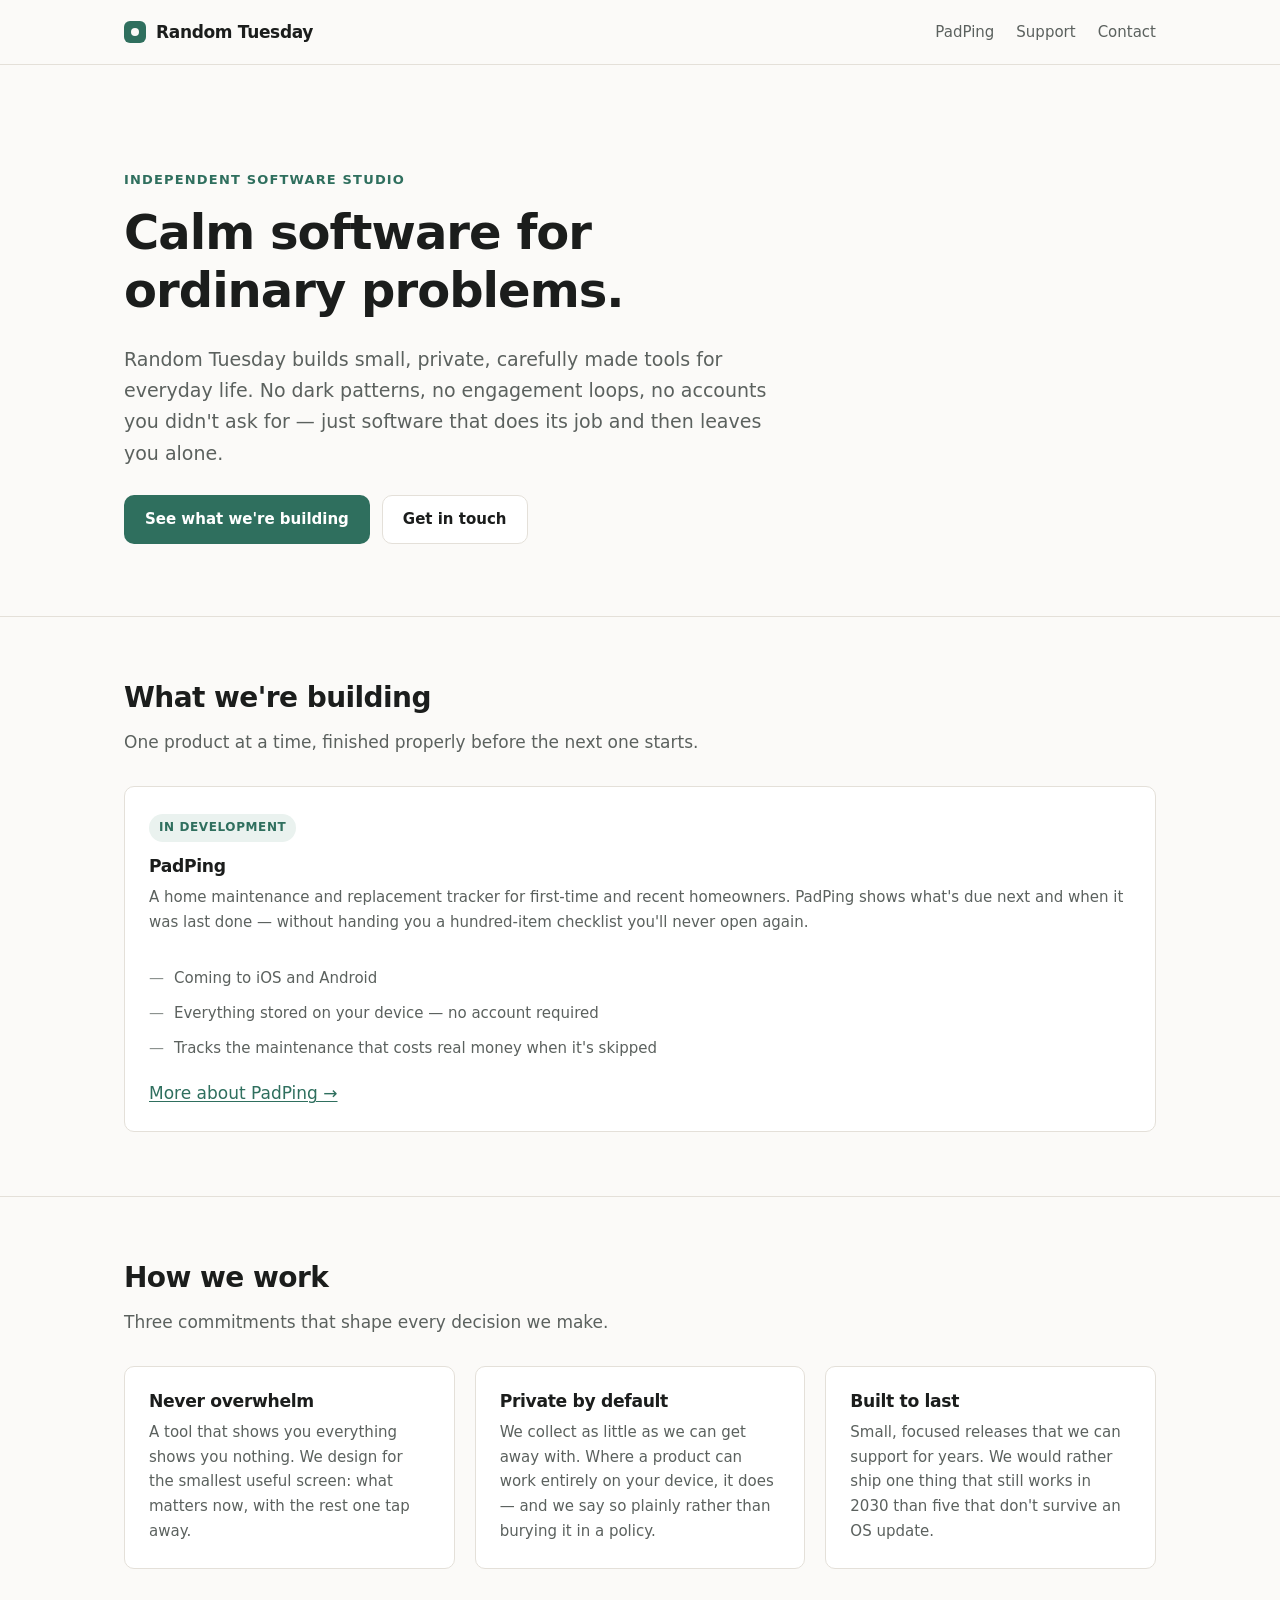
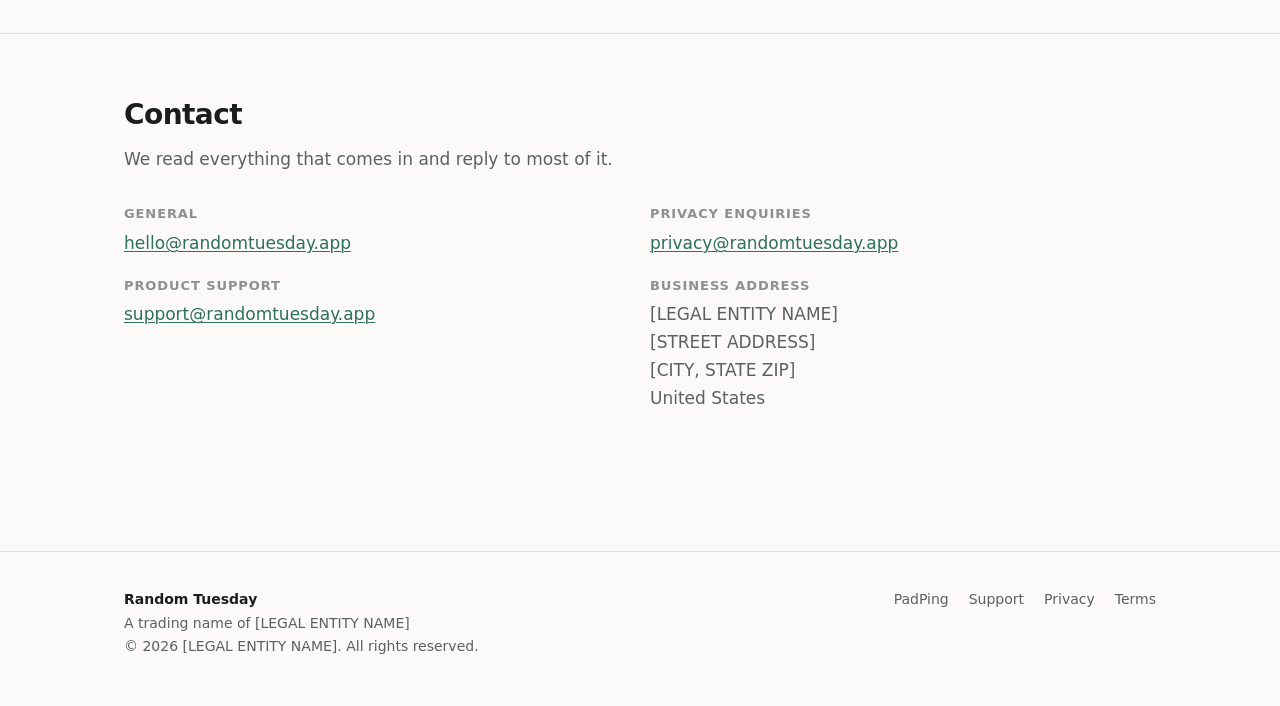
==== index.html @ 1c3668bb "Initial site: company pages, legal pages, Netlify config Static site for Random Tuesday with no buil" ====
<!doctype html>
<html lang="en">
<head>
<meta charset="utf-8">
<meta name="viewport" content="width=device-width, initial-scale=1">
<title>Random Tuesday — independent software studio</title>
<meta name="description" content="Random Tuesday is an independent software studio building calm, private, well-made tools for everyday life. Makers of PadPing, a home maintenance tracker for homeowners.">
<link rel="canonical" href="https://randomtuesday.app/">
<meta property="og:title" content="Random Tuesday — independent software studio">
<meta property="og:description" content="We build calm, private, well-made tools for everyday life. Makers of PadPing.">
<meta property="og:type" content="website">
<meta property="og:url" content="https://randomtuesday.app/">
<link rel="icon" href="/favicon.svg" type="image/svg+xml">
<link rel="stylesheet" href="/styles.css">
</head>
<body>
<a class="skip-link" href="#main">Skip to content</a>

<header class="site-header">
  <div class="wrap">
    <a class="wordmark" href="/"><span class="mark" aria-hidden="true"></span> Random Tuesday</a>
    <nav class="site-nav" aria-label="Main">
      <a href="/padping">PadPing</a>
      <a href="/support">Support</a>
      <a href="/#contact">Contact</a>
    </nav>
  </div>
</header>

<main id="main">

  <div class="wrap hero">
    <p class="eyebrow">Independent software studio</p>
    <h1>Calm software for<br>ordinary problems.</h1>
    <p class="lede">
      Random Tuesday builds small, private, carefully made tools for everyday life.
      No dark patterns, no engagement loops, no accounts you didn't ask for — just
      software that does its job and then leaves you alone.
    </p>
    <div class="actions">
      <a class="btn btn-primary" href="/padping">See what we're building</a>
      <a class="btn btn-secondary" href="/#contact">Get in touch</a>
    </div>
  </div>

  <section class="section-bordered">
    <div class="wrap">
      <div class="section-intro">
        <h2>What we're building</h2>
        <p>One product at a time, finished properly before the next one starts.</p>
      </div>

      <div class="card product-card">
        <div>
          <span class="badge">In development</span>
          <h3 style="margin-top:14px">PadPing</h3>
          <p style="margin-bottom:14px">
            A home maintenance and replacement tracker for first-time and recent
            homeowners. PadPing shows what's due next and when it was last done —
            without handing you a hundred-item checklist you'll never open again.
          </p>
        </div>
        <ul class="meta-list">
          <li>Coming to iOS and Android</li>
          <li>Everything stored on your device — no account required</li>
          <li>Tracks the maintenance that costs real money when it's skipped</li>
        </ul>
        <div><a href="/padping">More about PadPing &rarr;</a></div>
      </div>
    </div>
  </section>

  <section class="section-bordered">
    <div class="wrap">
      <div class="section-intro">
        <h2>How we work</h2>
        <p>Three commitments that shape every decision we make.</p>
      </div>
      <div class="grid">
        <div class="card">
          <h3>Never overwhelm</h3>
          <p>
            A tool that shows you everything shows you nothing. We design for the
            smallest useful screen: what matters now, with the rest one tap away.
          </p>
        </div>
        <div class="card">
          <h3>Private by default</h3>
          <p>
            We collect as little as we can get away with. Where a product can work
            entirely on your device, it does — and we say so plainly rather than
            burying it in a policy.
          </p>
        </div>
        <div class="card">
          <h3>Built to last</h3>
          <p>
            Small, focused releases that we can support for years. We would rather
            ship one thing that still works in 2030 than five that don't survive an
            OS update.
          </p>
        </div>
      </div>
    </div>
  </section>

  <section class="section-bordered" id="contact">
    <div class="wrap">
      <div class="section-intro">
        <h2>Contact</h2>
        <p>We read everything that comes in and reply to most of it.</p>
      </div>
      <dl class="contact-grid">
        <div>
          <dt>General</dt>
          <dd><a href="mailto:hello@randomtuesday.app">hello@randomtuesday.app</a></dd>
          <dt>Product support</dt>
          <dd><a href="mailto:support@randomtuesday.app">support@randomtuesday.app</a></dd>
        </div>
        <div>
          <dt>Privacy enquiries</dt>
          <dd><a href="mailto:privacy@randomtuesday.app">privacy@randomtuesday.app</a></dd>
          <dt>Business address</dt>
          <dd>
            <address>
              [LEGAL ENTITY NAME]<br>
              [STREET ADDRESS]<br>
              [CITY, STATE ZIP]<br>
              United States
            </address>
          </dd>
        </div>
      </dl>
    </div>
  </section>

</main>

<footer class="site-footer">
  <div class="wrap">
    <div>
      <strong style="color:var(--ink)">Random Tuesday</strong><br>
      A trading name of [LEGAL ENTITY NAME]<br>
      &copy; 2026 [LEGAL ENTITY NAME]. All rights reserved.
    </div>
    <nav class="footer-links" aria-label="Legal">
      <a href="/padping">PadPing</a>
      <a href="/support">Support</a>
      <a href="/privacy">Privacy</a>
      <a href="/terms">Terms</a>
    </nav>
  </div>
</footer>

</body>
</html>
---- styles.css ----
/* Random Tuesday — site styles
   Single stylesheet, no build step. */

:root {
  --bg: #fbfaf8;
  --surface: #ffffff;
  --surface-alt: #f4f2ee;
  --border: #e4e0d9;
  --ink: #1b1d1c;
  --ink-soft: #5b615e;
  --ink-faint: #8b918e;
  --accent: #2f6f5e;
  --accent-hover: #24594b;
  --accent-soft: #eaf2ef;
  --radius: 10px;
  --maxw: 1080px;
  --font: ui-sans-serif, system-ui, -apple-system, "Segoe UI", Inter, Roboto,
    "Helvetica Neue", Arial, sans-serif;
}

@media (prefers-color-scheme: dark) {
  :root {
    --bg: #15171a;
    --surface: #1c1f22;
    --surface-alt: #212528;
    --border: #2e3236;
    --ink: #e9e7e2;
    --ink-soft: #a8afac;
    --ink-faint: #7c8481;
    --accent: #6fb9a3;
    --accent-hover: #8ccbb8;
    --accent-soft: #1e2a27;
  }
}

* { box-sizing: border-box; }

html { -webkit-text-size-adjust: 100%; }

body {
  margin: 0;
  background: var(--bg);
  color: var(--ink);
  font-family: var(--font);
  font-size: 17px;
  line-height: 1.65;
  -webkit-font-smoothing: antialiased;
}

img { max-width: 100%; height: auto; }

a { color: var(--accent); text-decoration-thickness: 1px; text-underline-offset: 2px; }
a:hover { color: var(--accent-hover); }

h1, h2, h3 { line-height: 1.2; letter-spacing: -0.02em; margin: 0 0 0.5em; }
h1 { font-size: clamp(2rem, 5vw, 3rem); font-weight: 640; }
h2 { font-size: clamp(1.35rem, 3vw, 1.75rem); font-weight: 620; }
h3 { font-size: 1.075rem; font-weight: 620; }
p { margin: 0 0 1.1em; }

.wrap {
  max-width: var(--maxw);
  margin: 0 auto;
  padding-inline: 24px;
}

/* ---------- header ---------- */

.site-header {
  border-bottom: 1px solid var(--border);
  background: var(--bg);
  position: sticky;
  top: 0;
  z-index: 10;
}

.site-header .wrap {
  display: flex;
  align-items: center;
  justify-content: space-between;
  gap: 20px;
  padding-block: 18px;
  flex-wrap: wrap;
}

.wordmark {
  display: inline-flex;
  align-items: center;
  gap: 10px;
  font-weight: 640;
  letter-spacing: -0.02em;
  color: var(--ink);
  text-decoration: none;
  font-size: 1.0625rem;
}

.wordmark .mark {
  width: 22px;
  height: 22px;
  border-radius: 6px;
  background: var(--accent);
  display: inline-block;
  flex: none;
  position: relative;
}

.wordmark .mark::after {
  content: "";
  position: absolute;
  inset: 7px 7px auto auto;
  width: 8px;
  height: 8px;
  border-radius: 50%;
  background: var(--bg);
}

.site-nav {
  display: flex;
  gap: 22px;
  font-size: 0.9375rem;
}

.site-nav a {
  color: var(--ink-soft);
  text-decoration: none;
}

.site-nav a:hover,
.site-nav a[aria-current="page"] { color: var(--ink); }

/* ---------- hero ---------- */

.hero { padding-block: clamp(56px, 9vw, 104px) clamp(40px, 6vw, 72px); }
.hero p.lede {
  font-size: clamp(1.0625rem, 2.2vw, 1.1875rem);
  color: var(--ink-soft);
  max-width: 34em;
}

.eyebrow {
  font-size: 0.8125rem;
  text-transform: uppercase;
  letter-spacing: 0.09em;
  font-weight: 620;
  color: var(--accent);
  margin-bottom: 14px;
}

.actions { display: flex; gap: 12px; flex-wrap: wrap; margin-top: 26px; }

.btn {
  display: inline-block;
  padding: 11px 20px;
  border-radius: var(--radius);
  font-size: 0.9375rem;
  font-weight: 560;
  text-decoration: none;
  border: 1px solid transparent;
}

.btn-primary { background: var(--accent); color: #fff; }
.btn-primary:hover { background: var(--accent-hover); color: #fff; }

@media (prefers-color-scheme: dark) {
  .btn-primary { color: #10201c; }
  .btn-primary:hover { color: #10201c; }
}

.btn-secondary { border-color: var(--border); color: var(--ink); background: var(--surface); }
.btn-secondary:hover { border-color: var(--ink-faint); color: var(--ink); }

/* ---------- sections ---------- */

section { padding-block: clamp(40px, 6vw, 64px); }
.section-bordered { border-top: 1px solid var(--border); }

.section-intro { max-width: 36em; margin-bottom: 30px; }
.section-intro p { color: var(--ink-soft); margin-bottom: 0; }

.grid {
  display: grid;
  gap: 20px;
  grid-template-columns: repeat(auto-fit, minmax(250px, 1fr));
}

.card {
  background: var(--surface);
  border: 1px solid var(--border);
  border-radius: var(--radius);
  padding: 24px;
}

.card h3 { margin-bottom: 8px; }
.card p { color: var(--ink-soft); margin-bottom: 0; font-size: 0.9375rem; }

.product-card { display: grid; gap: 18px; }

.badge {
  display: inline-block;
  font-size: 0.75rem;
  font-weight: 620;
  letter-spacing: 0.05em;
  text-transform: uppercase;
  padding: 4px 10px;
  border-radius: 999px;
  background: var(--accent-soft);
  color: var(--accent);
}

@media (prefers-color-scheme: dark) {
  .badge { color: var(--accent-hover); }
}

.meta-list { list-style: none; padding: 0; margin: 0; display: grid; gap: 10px; }
.meta-list li { display: flex; gap: 10px; color: var(--ink-soft); font-size: 0.9375rem; }
.meta-list li::before { content: "—"; color: var(--ink-faint); flex: none; }

/* ---------- contact ---------- */

.contact-grid {
  display: grid;
  gap: 20px;
  grid-template-columns: repeat(auto-fit, minmax(230px, 1fr));
}

.contact-grid dt {
  font-size: 0.8125rem;
  text-transform: uppercase;
  letter-spacing: 0.07em;
  color: var(--ink-faint);
  font-weight: 620;
  margin-bottom: 4px;
}

.contact-grid dd { margin: 0 0 18px; }

address { font-style: normal; color: var(--ink-soft); }

/* ---------- prose (legal pages) ---------- */

.prose { max-width: 44em; padding-block: clamp(40px, 6vw, 64px); }
.prose h2 { margin-top: 2em; }
.prose h3 { margin-top: 1.6em; }
.prose ul { padding-left: 1.2em; }
.prose li { margin-bottom: 0.45em; }
.prose .updated { color: var(--ink-faint); font-size: 0.9375rem; margin-bottom: 2.5em; }
.prose table { border-collapse: collapse; width: 100%; font-size: 0.9375rem; margin-bottom: 1.5em; }
.prose th, .prose td { text-align: left; padding: 10px 12px; border-bottom: 1px solid var(--border); vertical-align: top; }
.prose th { color: var(--ink-faint); font-weight: 620; font-size: 0.8125rem; text-transform: uppercase; letter-spacing: 0.06em; }

.callout {
  background: var(--surface-alt);
  border: 1px solid var(--border);
  border-radius: var(--radius);
  padding: 18px 20px;
  margin-bottom: 1.6em;
}
.callout p:last-child { margin-bottom: 0; }

/* ---------- footer ---------- */

.site-footer {
  border-top: 1px solid var(--border);
  margin-top: 40px;
  padding-block: 36px 48px;
  font-size: 0.875rem;
  color: var(--ink-soft);
}

.site-footer .wrap {
  display: flex;
  justify-content: space-between;
  gap: 28px;
  flex-wrap: wrap;
}

.site-footer a { color: var(--ink-soft); text-decoration: none; }
.site-footer a:hover { color: var(--ink); text-decoration: underline; }
.footer-links { display: flex; gap: 20px; flex-wrap: wrap; }

.skip-link {
  position: absolute;
  left: -9999px;
}
.skip-link:focus {
  left: 24px;
  top: 12px;
  background: var(--surface);
  border: 1px solid var(--border);
  padding: 8px 14px;
  border-radius: var(--radius);
  z-index: 20;
}

:focus-visible { outline: 2px solid var(--accent); outline-offset: 2px; }
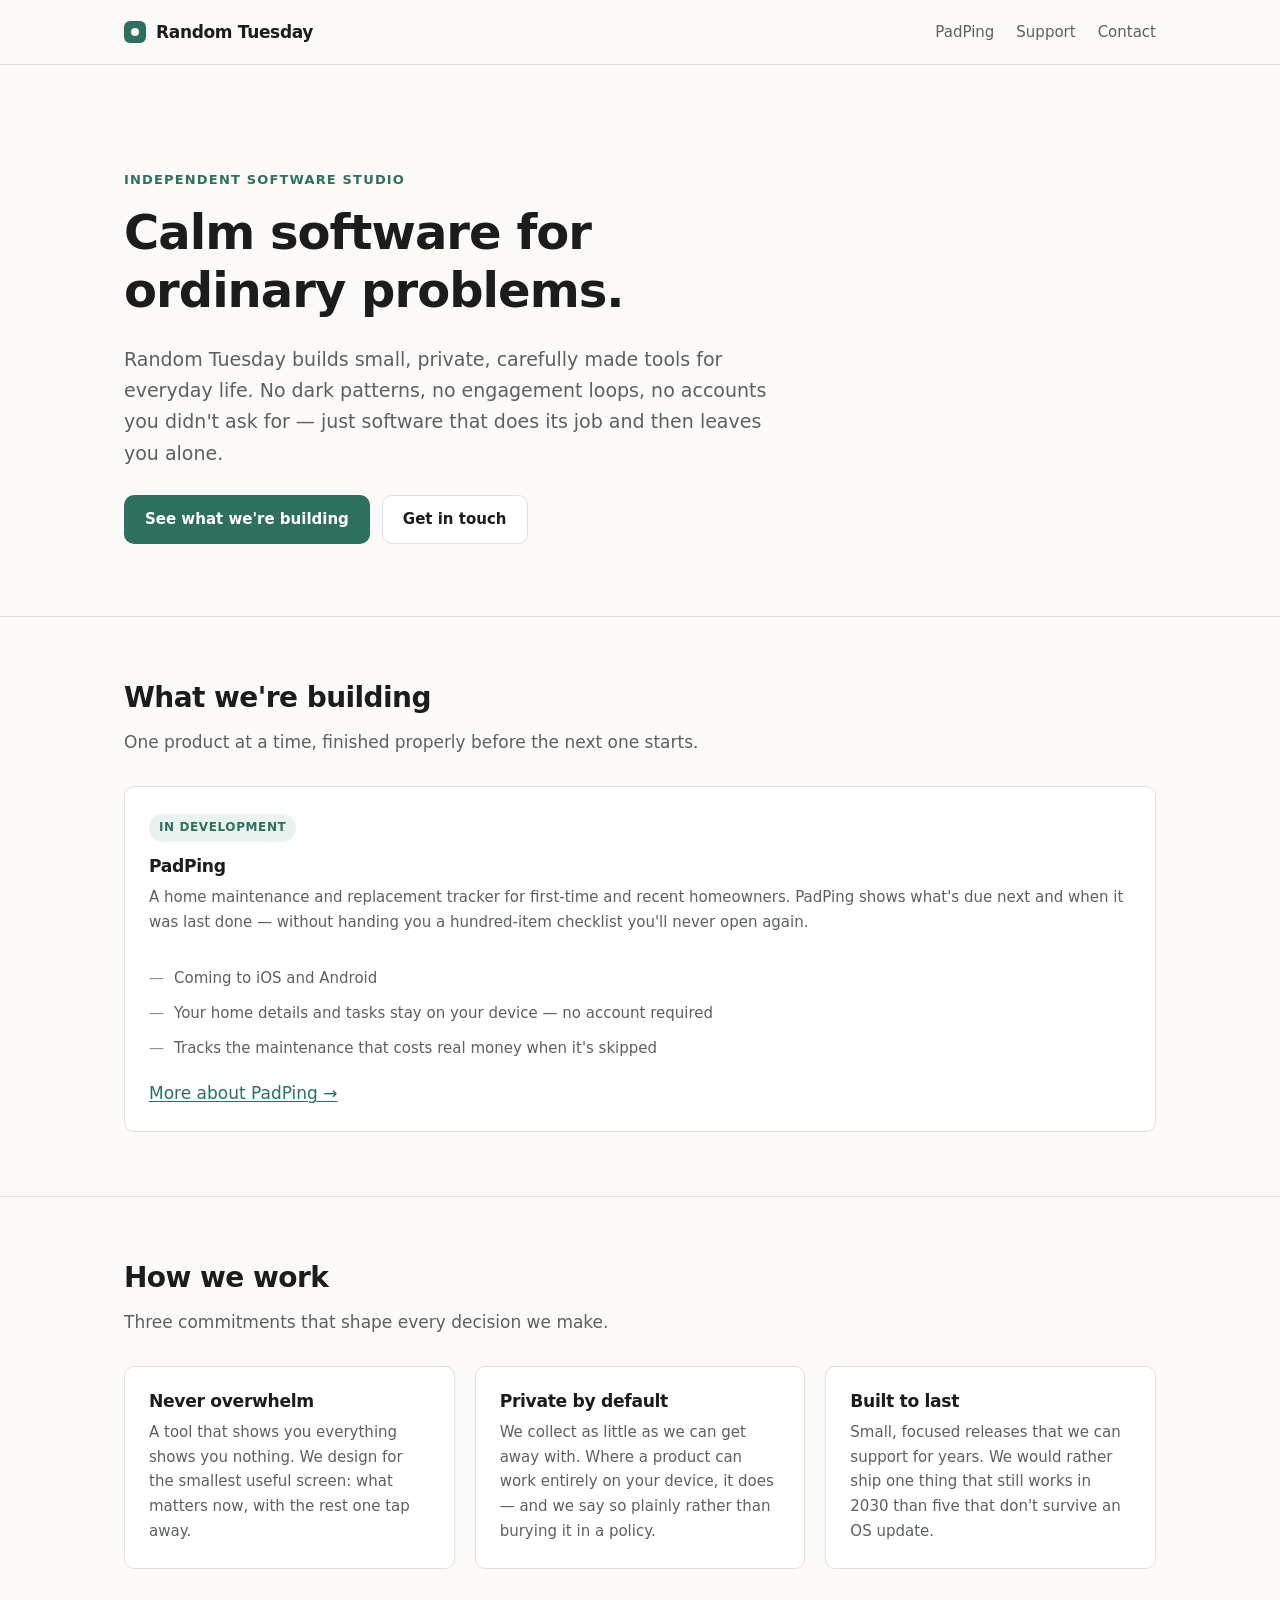
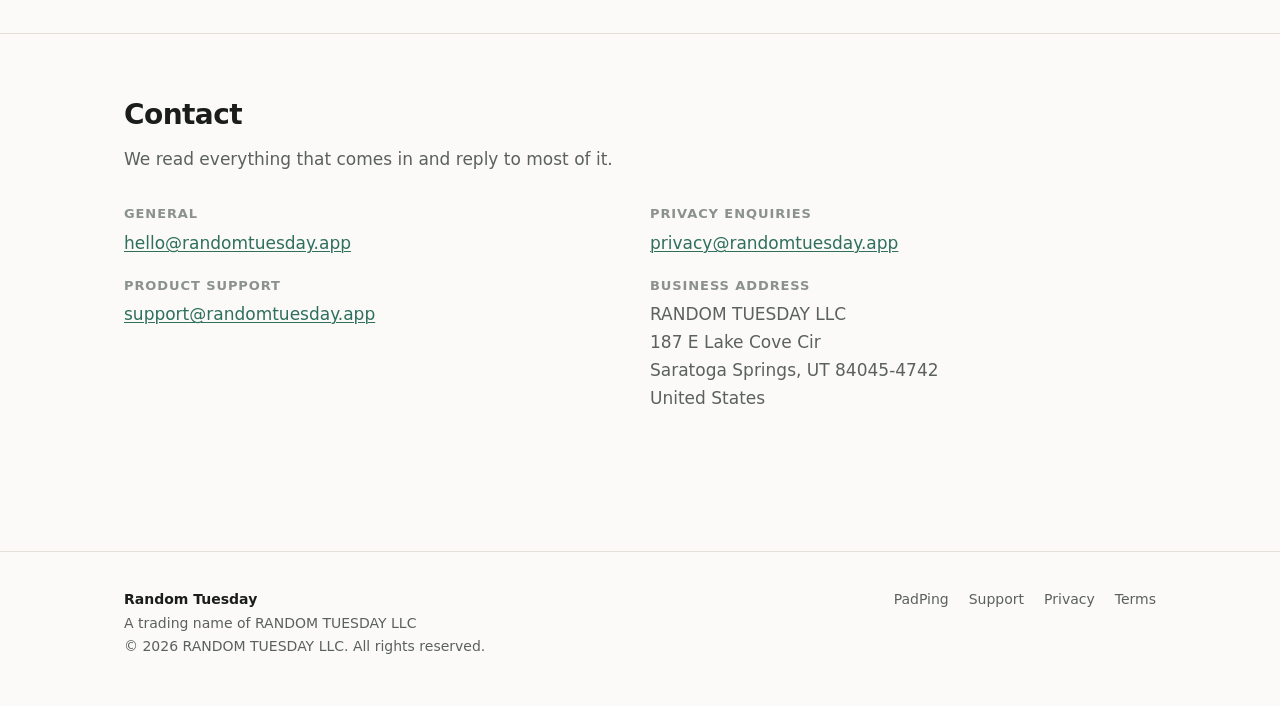
==== commit 476276fa: "Disclose PostHog analytics in privacy copy; fill legal entity placeholders The site previously claim" ====
--- a/index.html
+++ b/index.html
@@ -62,7 +62,7 @@
         </div>
         <ul class="meta-list">
           <li>Coming to iOS and Android</li>
-          <li>Everything stored on your device — no account required</li>
+          <li>Your home details and tasks stay on your device — no account required</li>
           <li>Tracks the maintenance that costs real money when it's skipped</li>
         </ul>
         <div><a href="/padping">More about PadPing &rarr;</a></div>
@@ -123,9 +123,9 @@
           <dt>Business address</dt>
           <dd>
             <address>
-              [LEGAL ENTITY NAME]<br>
-              [STREET ADDRESS]<br>
-              [CITY, STATE ZIP]<br>
+              RANDOM TUESDAY LLC<br>
+              187 E Lake Cove Cir<br>
+              Saratoga Springs, UT 84045-4742<br>
               United States
             </address>
           </dd>
@@ -140,8 +140,8 @@
   <div class="wrap">
     <div>
       <strong style="color:var(--ink)">Random Tuesday</strong><br>
-      A trading name of [LEGAL ENTITY NAME]<br>
-      &copy; 2026 [LEGAL ENTITY NAME]. All rights reserved.
+      A trading name of RANDOM TUESDAY LLC<br>
+      &copy; 2026 RANDOM TUESDAY LLC. All rights reserved.
     </div>
     <nav class="footer-links" aria-label="Legal">
       <a href="/padping">PadPing</a>
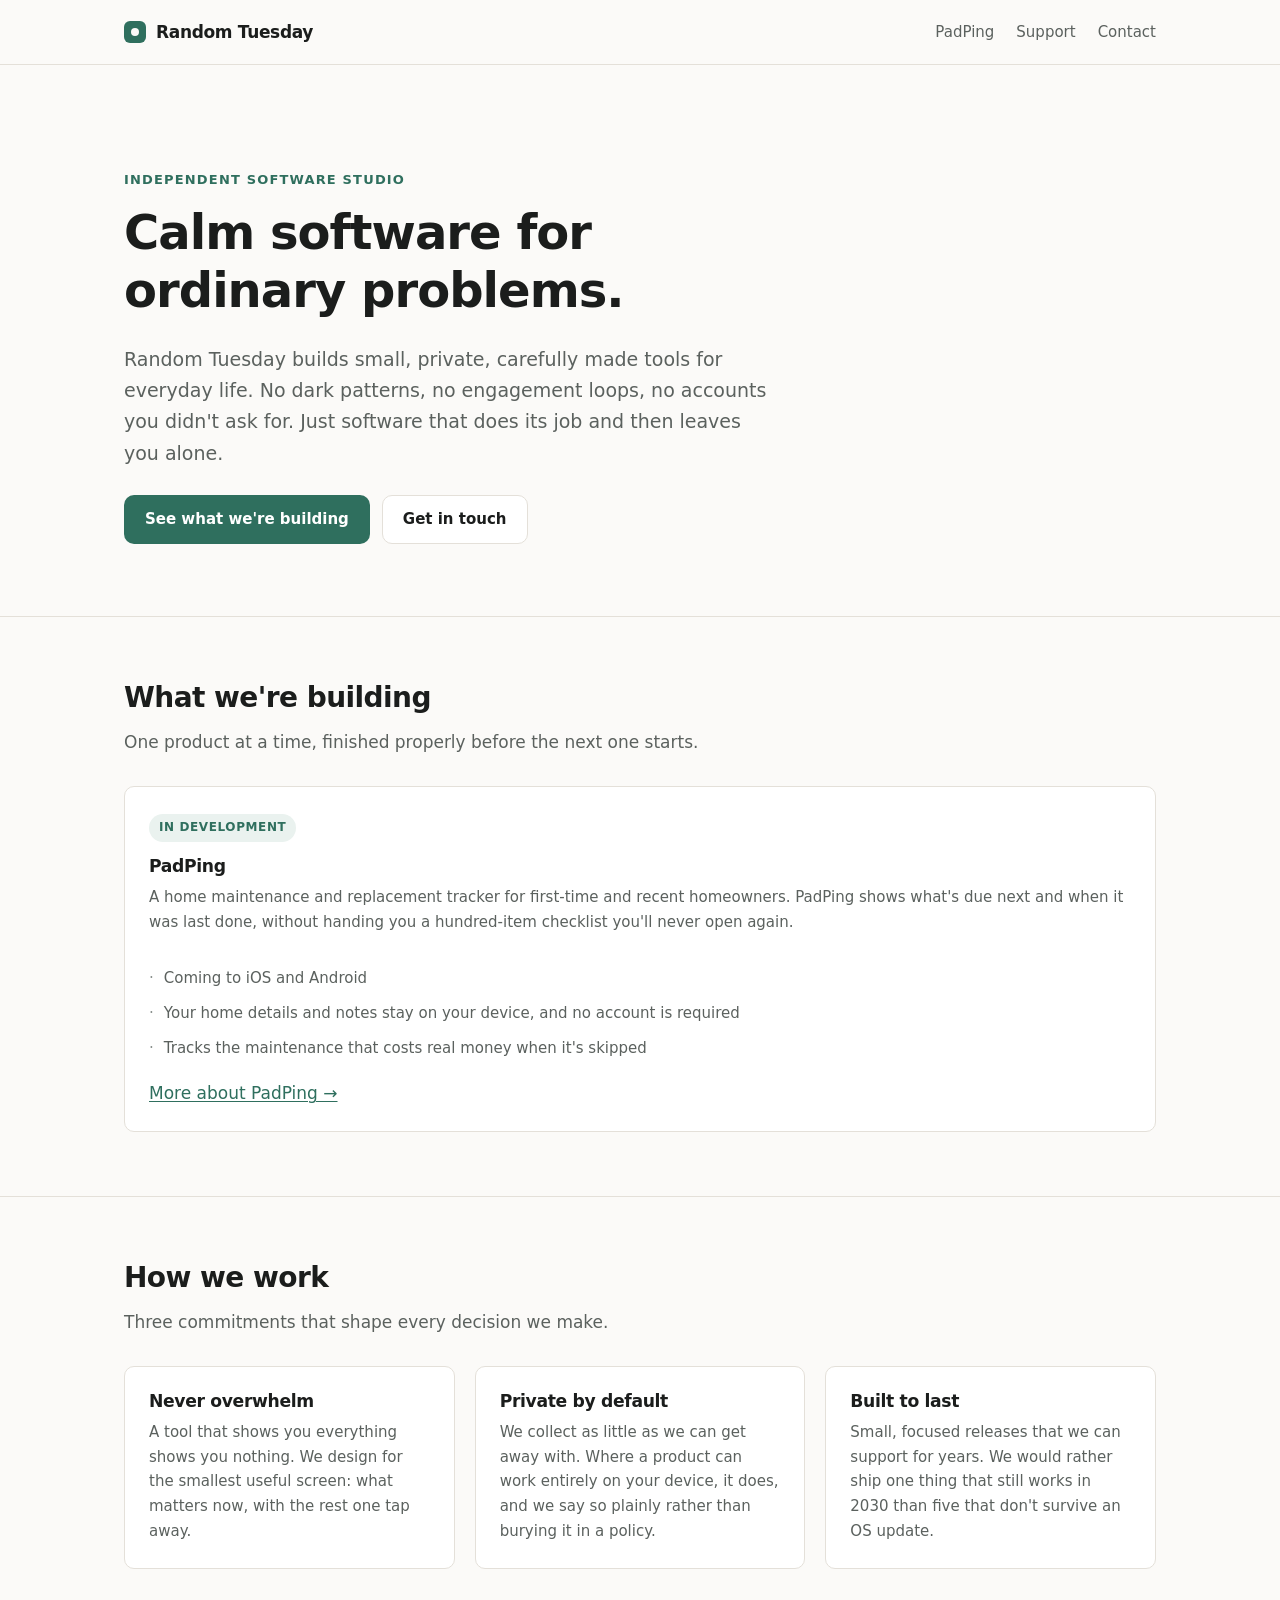
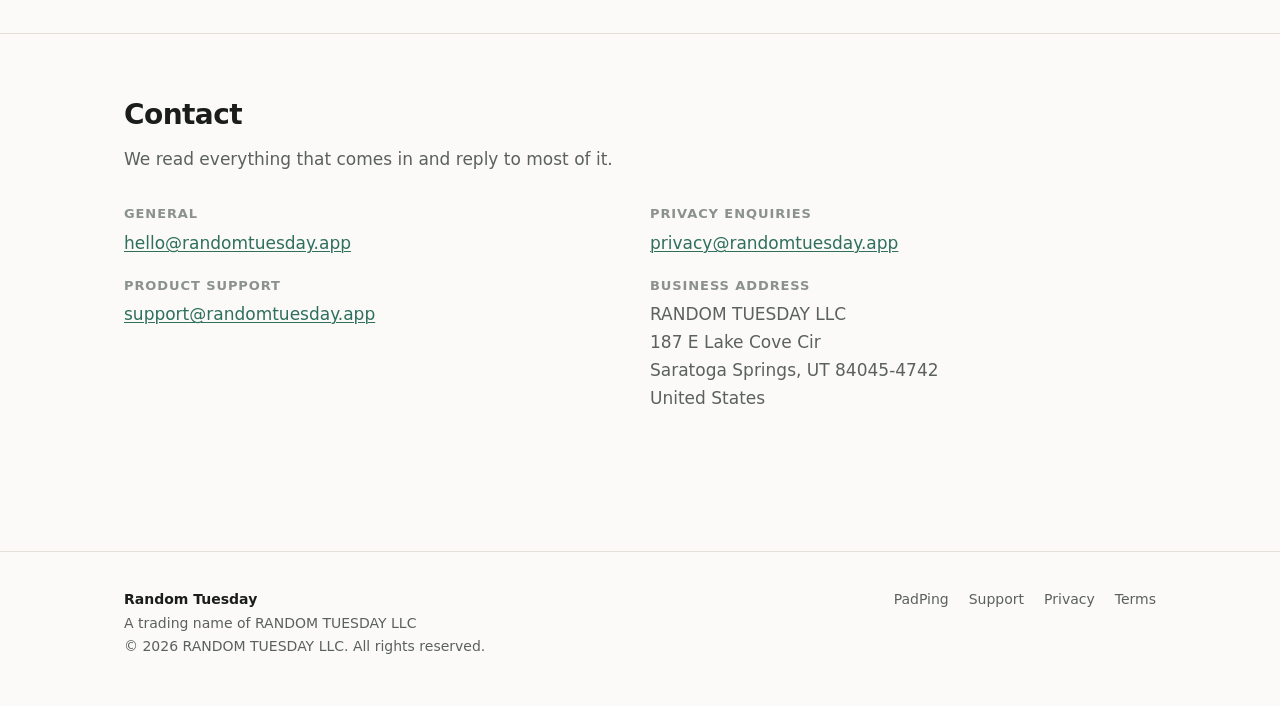
==== commit aeca3631: "fix(copy): no em dashes on the company site (R-A06) 21 em dashes replaced, including titles and the " ====
--- a/index.html
+++ b/index.html
@@ -3,10 +3,10 @@
 <head>
 <meta charset="utf-8">
 <meta name="viewport" content="width=device-width, initial-scale=1">
-<title>Random Tuesday — independent software studio</title>
+<title>Random Tuesday: independent software studio</title>
 <meta name="description" content="Random Tuesday is an independent software studio building calm, private, well-made tools for everyday life. Makers of PadPing, a home maintenance tracker for homeowners.">
 <link rel="canonical" href="https://randomtuesday.app/">
-<meta property="og:title" content="Random Tuesday — independent software studio">
+<meta property="og:title" content="Random Tuesday: independent software studio">
 <meta property="og:description" content="We build calm, private, well-made tools for everyday life. Makers of PadPing.">
 <meta property="og:type" content="website">
 <meta property="og:url" content="https://randomtuesday.app/">
@@ -34,7 +34,7 @@
     <h1>Calm software for<br>ordinary problems.</h1>
     <p class="lede">
       Random Tuesday builds small, private, carefully made tools for everyday life.
-      No dark patterns, no engagement loops, no accounts you didn't ask for — just
+      No dark patterns, no engagement loops, no accounts you didn't ask for. Just
       software that does its job and then leaves you alone.
     </p>
     <div class="actions">
@@ -56,13 +56,13 @@
           <h3 style="margin-top:14px">PadPing</h3>
           <p style="margin-bottom:14px">
             A home maintenance and replacement tracker for first-time and recent
-            homeowners. PadPing shows what's due next and when it was last done —
+            homeowners. PadPing shows what's due next and when it was last done,
             without handing you a hundred-item checklist you'll never open again.
           </p>
         </div>
         <ul class="meta-list">
           <li>Coming to iOS and Android</li>
-          <li>Your home details and tasks stay on your device — no account required</li>
+          <li>Your home details and notes stay on your device, and no account is required</li>
           <li>Tracks the maintenance that costs real money when it's skipped</li>
         </ul>
         <div><a href="/padping">More about PadPing &rarr;</a></div>
@@ -88,7 +88,7 @@
           <h3>Private by default</h3>
           <p>
             We collect as little as we can get away with. Where a product can work
-            entirely on your device, it does — and we say so plainly rather than
+            entirely on your device, it does, and we say so plainly rather than
             burying it in a policy.
           </p>
         </div>
--- a/styles.css
+++ b/styles.css
@@ -213,7 +213,7 @@
 
 .meta-list { list-style: none; padding: 0; margin: 0; display: grid; gap: 10px; }
 .meta-list li { display: flex; gap: 10px; color: var(--ink-soft); font-size: 0.9375rem; }
-.meta-list li::before { content: "—"; color: var(--ink-faint); flex: none; }
+.meta-list li::before { content: "\00B7"; color: var(--ink-faint); flex: none; }
 
 /* ---------- contact ---------- */
 
